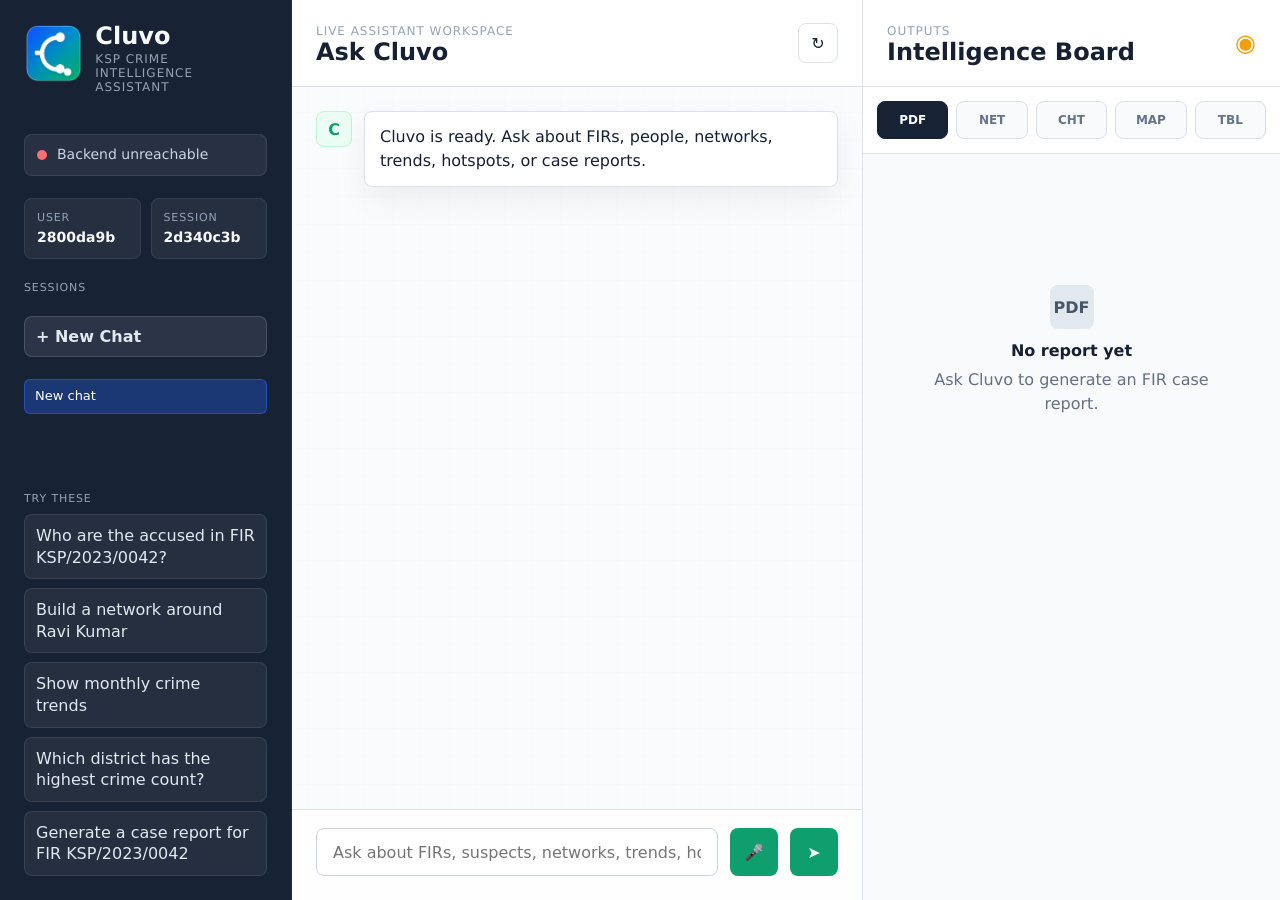
==== client/index.html @ 91f133d8 "new_css" ====
<!doctype html>
<html lang="en">
  <head>
    <meta charset="UTF-8" />
    <meta name="viewport" content="width=device-width, initial-scale=1.0" />
    <title>Cluvo</title>
    <link rel="stylesheet" href="./styles.css" />
  </head>
  <body>
    <div class="app-shell">
      <aside class="sidebar">
        <div class="brand-block">
          <div class="brand-mark">
            <img src="./assets/cluvo_logo.png" alt="Cluvo Logo">
          </div>
          <div>
            <h1>Cluvo</h1>
            <p>KSP crime intelligence assistant</p>
          </div>
        </div>

        <div id="connection" class="connection connecting">
          <span class="status-dot"></span>
          <span id="statusText">Connecting to Cluvo...</span>
        </div>

        <div class="identity-block">
          <div>
            <span>User</span>
            <strong id="userIdView">loading</strong>
          </div>
          <div>
            <span>Session</span>
            <strong id="sessionIdView">loading</strong>
          </div>
        </div>

        <div class="section-label">Sessions</div>
        <button id="newChatBtn" type="button">+ New Chat</button>
        <div id="sessionList" class="session-list"></div>

        <div class="prompt-stack">
          <div class="section-label">Try These</div>
          <button data-prompt="Who are the accused in FIR KSP/2023/0042?">Who are the accused in FIR KSP/2023/0042?</button>
          <button data-prompt="Build a network around Ravi Kumar">Build a network around Ravi Kumar</button>
          <button data-prompt="Show monthly crime trends">Show monthly crime trends</button>
          <button data-prompt="Which district has the highest crime count?">Which district has the highest crime count?</button>
          <button data-prompt="Generate a case report for FIR KSP/2023/0042">Generate a case report for FIR KSP/2023/0042</button>
        </div>
      </aside>

      <main class="chat-area">
        <header class="topbar">
          <div>
            <p>Live assistant workspace</p>
            <h2>Ask Cluvo</h2>
          </div>
          <button id="reconnectBtn" class="icon-button" type="button" title="Reconnect">↻</button>
        </header>

        <section id="transcript" class="transcript"></section>

        <form id="composer" class="composer">
          <input id="messageInput" autocomplete="off" placeholder="Ask about FIRs, suspects, networks, trends, hotspots, or reports..." />
          <button id="voiceBtn" type="button" title="Voice input">🎤</button>
          <button id="sendBtn" type="submit" title="Send message">➤</button>
        </form>
      </main>

      <aside class="artifact-area">
        <div class="artifact-header">
          <div>
            <p>Outputs</p>
            <h2>Intelligence Board</h2>
          </div>
          <span class="board-icon">◉</span>
        </div>

        <nav class="panel-tabs" aria-label="Artifact panels">
          <button class="active" data-panel="report" title="Reports">PDF</button>
          <button data-panel="graph" title="Graphs">NET</button>
          <button data-panel="chart" title="Charts">CHT</button>
          <button data-panel="map" title="Map">MAP</button>
          <button data-panel="table" title="Table">TBL</button>
        </nav>

        <section id="panelContent" class="panel-content"></section>
      </aside>
    </div>

    <script src="./app.js"></script>
  </body>
</html>
---- client/styles.css ----
:root {
  font-family:
    Inter, ui-sans-serif, system-ui, -apple-system, BlinkMacSystemFont, "Segoe UI",
    sans-serif;
  color: #172033;
  background: #eef2f6;
  font-synthesis: none;
  text-rendering: geometricPrecision;
  -webkit-font-smoothing: antialiased;
  --surface: #ffffff;
  --surface-strong: #f8fafc;
  --line: #d9e1eb;
  --muted: #667085;
  --ink: #172033;
  --blue: #2563eb;
  --green: #0f9f6e;
  --amber: #f59e0b;
  --red: #dc2626;
}

* {
  box-sizing: border-box;
}

body {
  margin: 0;
  min-width: 320px;
  min-height: 100vh;
}

button,
input {
  font: inherit;
}

button {
  cursor: pointer;
}

.app-shell {
  display: grid;
  grid-template-columns: 292px minmax(420px, 1fr) 418px;
  min-height: 100vh;
  background:
    linear-gradient(90deg, rgba(21, 32, 51, 0.04) 1px, transparent 1px),
    linear-gradient(180deg, rgba(21, 32, 51, 0.04) 1px, transparent 1px),
    #eef2f6;
  background-size: 28px 28px;
}

.sidebar {
  display: flex;
  flex-direction: column;
  gap: 22px;
  padding: 24px;
  color: #f8fafc;
  background: #182235;
  border-right: 1px solid rgba(255, 255, 255, 0.08);
}

.brand-block {
  display: flex;
  align-items: flex-start;
  margin-bottom: 18px;
  gap: 12px;
}

.brand-mark{
    width:88px;
    height:60px;

    display:flex;
    align-items:center;
    justify-content:center;
}

.brand-mark img{
    width:100%;
    height:100%;
}

.brand-block h1,
.topbar h2,
.artifact-header h2 {
  margin: 0;
  letter-spacing: 0;
}

.brand-block h1 {
  font-size: 24px;
  line-height: 1;
}

.brand-block p,
.topbar p,
.artifact-header p {
  margin: 4px 0 0;
  color: #94a3b8;
  font-size: 12px;
  text-transform: uppercase;
  letter-spacing: 0.08em;
}

.connection {
  display: flex;
  align-items: center;
  gap: 10px;
  min-height: 42px;
  padding: 10px 12px;
  color: #cbd5e1;
  background: rgba(255, 255, 255, 0.07);
  border: 1px solid rgba(255, 255, 255, 0.09);
  border-radius: 8px;
  font-size: 14px;
}

.status-dot {
  width: 10px;
  height: 10px;
  border-radius: 999px;
  background: #f59e0b;
}

.connection.online .status-dot {
  background: #34d399;
}

.connection.offline .status-dot {
  background: #f87171;
}

.identity-block {
  display: grid;
  grid-template-columns: 1fr 1fr;
  gap: 10px;
}

.identity-block div {
  min-width: 0;
  padding: 12px;
  background: rgba(255, 255, 255, 0.06);
  border: 1px solid rgba(255, 255, 255, 0.08);
  border-radius: 8px;
}

.identity-block span,
.section-label {
  display: block;
  color: #94a3b8;
  font-size: 11px;
  line-height: 1.2;
  text-transform: uppercase;
  letter-spacing: 0.08em;
}

.identity-block strong {
  display: block;
  margin-top: 6px;
  overflow: hidden;
  color: #f8fafc;
  font-size: 14px;
  text-overflow: ellipsis;
}

.prompt-stack {
  display: flex;
  flex-direction: column;
  gap: 9px;
  margin-top: auto;
}

.prompt-stack button {
  width: 100%;
  padding: 10px 11px;
  color: #e2e8f0;
  text-align: left;
  line-height: 1.35;
  background: rgba(255, 255, 255, 0.06);
  border: 1px solid rgba(255, 255, 255, 0.09);
  border-radius: 8px;
}

.prompt-stack button:hover {
  background: rgba(255, 255, 255, 0.11);
}

.chat-area {
  display: grid;
  grid-template-rows: auto 1fr auto;
  min-width: 0;
  height: 100vh;
  background: rgba(255, 255, 255, 0.72);
}

#newChatBtn {
  width: 100%;
  padding: 10px 11px;
  color: #e2e8f0;
  text-align: left;
  background: rgba(255, 255, 255, 0.09);
  border: 1px solid rgba(255, 255, 255, 0.14);
  border-radius: 8px;
  font-weight: 700;
}

#newChatBtn:hover {
  background: rgba(255, 255, 255, 0.16);
}

.session-list {
  display: flex;
  flex-direction: column;
  gap: 6px;
  max-height: 180px;
  overflow-y: auto;
}

.session-item {
  width: 100%;
  padding: 8px 10px;
  color: #cbd5e1;
  text-align: left;
  font-size: 13px;
  line-height: 1.3;
  background: rgba(255, 255, 255, 0.04);
  border: 1px solid rgba(255, 255, 255, 0.06);
  border-radius: 6px;
  overflow: hidden;
  text-overflow: ellipsis;
  white-space: nowrap;
}

.session-item.active {
  color: #ffffff;
  background: rgba(37, 99, 235, 0.35);
  border-color: rgba(37, 99, 235, 0.6);
}

.topbar,
.artifact-header {
  display: flex;
  align-items: center;
  justify-content: space-between;
  gap: 16px;
  min-height: 76px;
  padding: 20px 24px;
  background: rgba(255, 255, 255, 0.88);
  border-bottom: 1px solid var(--line);
  backdrop-filter: blur(14px);
}

.topbar h2,
.artifact-header h2 {
  color: var(--ink);
  font-size: 24px;
}

.icon-button {
  display: grid;
  place-items: center;
  width: 40px;
  height: 40px;
  color: var(--ink);
  background: #ffffff;
  border: 1px solid var(--line);
  border-radius: 8px;
}

.transcript {
  display: flex;
  flex-direction: column;
  gap: 16px;
  min-height: 0;
  padding: 24px;
  overflow-y: auto;
}

.message {
  display: grid;
  grid-template-columns: 36px minmax(0, 1fr);
  gap: 12px;
  max-width: 820px;
}

.message.user {
  align-self: flex-end;
  grid-template-columns: minmax(0, 1fr) 36px;
}

.message.user .avatar {
  grid-column: 2;
  grid-row: 1;
  color: #ffffff;
  background: var(--blue);
}

.message.user .bubble {
  grid-column: 1;
  grid-row: 1;
  color: #ffffff;
  background: #2563eb;
  border-color: #2563eb;
}

.avatar {
  display: grid;
  place-items: center;
  width: 36px;
  height: 36px;
  color: var(--green);
  background: #ecfdf5;
  border: 1px solid #bbf7d0;
  border-radius: 8px;
  font-weight: 800;
}

.bubble {
  min-width: 0;
  padding: 13px 15px;
  background: #ffffff;
  border: 1px solid var(--line);
  border-radius: 8px;
  box-shadow: 0 12px 30px rgba(15, 23, 42, 0.06);
}

.bubble p {
  margin: 0 0 8px;
  line-height: 1.5;
  white-space: pre-wrap;
  overflow-wrap: anywhere;
}

.bubble p:last-child {
  margin-bottom: 0;
}

.chat-status {
  display: inline-flex;
  align-items: center;
  gap: 18px;
  width: fit-content;
  max-width: min(620px, 100%);
  margin: 8px 0 8px 48px;
  padding: 8px 0;
  color: #7a7f8a;
  font-size: 16px;
  line-height: 1.4;
}

.chat-status-dot {
  width: 16px;
  height: 16px;
  flex: 0 0 auto;
  border: 2px solid rgba(81, 144, 216, 0.22);
  border-top-color: #4c47ea;
  border-radius: 999px;
  animation: spinStatus 0.7s linear infinite;
}

@keyframes spinStatus {
  to {
    transform: rotate(360deg);
  }
}

.composer {
  display: grid;
  grid-template-columns: minmax(0, 1fr) 48px 48px;
  gap: 12px;
  padding: 18px 24px 24px;
  background: rgba(255, 255, 255, 0.86);
  border-top: 1px solid var(--line);
}

.composer input {
  min-width: 0;
  height: 48px;
  padding: 0 16px;
  color: var(--ink);
  background: #ffffff;
  border: 1px solid #cbd5e1;
  border-radius: 8px;
  outline: none;
}

.composer input:focus {
  border-color: var(--blue);
  box-shadow: 0 0 0 3px rgba(37, 99, 235, 0.14);
}

.composer button {
  display: grid;
  place-items: center;
  width: 48px;
  height: 48px;
  color: #ffffff;
  background: var(--green);
  border: 0;
  border-radius: 8px;
}

.composer button:disabled {
  cursor: not-allowed;
  background: #94a3b8;
}

#voiceBtn.active {
  color: #ffffff;
  background: #dc2626;
  border-color: #dc2626;
}

#voiceBtn:disabled {
  cursor: not-allowed;
  opacity: 0.5;
}

.artifact-area {
  display: grid;
  grid-template-rows: auto auto 1fr;
  min-width: 0;
  height: 100vh;
  background: var(--surface-strong);
  border-left: 1px solid var(--line);
}

.board-icon {
  color: var(--amber);
  font-size: 24px;
}

.panel-tabs {
  display: grid;
  grid-template-columns: repeat(5, 1fr);
  gap: 8px;
  padding: 14px;
  background: #ffffff;
  border-bottom: 1px solid var(--line);
}

.panel-tabs button {
  display: grid;
  place-items: center;
  height: 38px;
  color: #64748b;
  background: #f8fafc;
  border: 1px solid var(--line);
  border-radius: 8px;
  font-size: 12px;
  font-weight: 800;
}

.panel-tabs button.active {
  color: #ffffff;
  background: #182235;
  border-color: #182235;
}

.panel-content {
  min-height: 0;
  padding: 16px;
  overflow: auto;
}

.empty-panel {
  display: grid;
  place-items: center;
  align-content: center;
  min-height: 360px;
  padding: 30px;
  color: var(--muted);
  text-align: center;
}

.empty-icon {
  display: grid;
  place-items: center;
  width: 44px;
  height: 44px;
  margin-bottom: 12px;
  color: #475569;
  background: #e2e8f0;
  border-radius: 8px;
  font-weight: 900;
}

.empty-panel h3,
.artifact-tile h3,
.panel-title h3 {
  margin: 0;
  color: var(--ink);
  font-size: 16px;
}

.empty-panel p,
.artifact-tile p {
  max-width: 280px;
  margin: 8px 0 0;
  color: var(--muted);
  line-height: 1.45;
  overflow-wrap: anywhere;
}

.artifact-tile {
  display: grid;
  grid-template-columns: 38px minmax(0, 1fr);
  gap: 12px;
  padding: 14px;
  background: #ffffff;
  border: 1px solid var(--line);
  border-radius: 8px;
}

.tile-icon {
  display: grid;
  place-items: center;
  width: 38px;
  height: 38px;
  color: #ffffff;
  background: var(--red);
  border-radius: 8px;
  font-weight: 800;
}

.action-link,
.small-link {
  display: inline-flex;
  align-items: center;
  justify-content: center;
  gap: 8px;
  min-height: 40px;
  padding: 0 12px;
  color: #ffffff;
  text-decoration: none;
  background: #182235;
  border-radius: 8px;
}

.action-link {
  width: 100%;
  margin-top: 12px;
}

.graph-panel {
  display: grid;
  grid-template-rows: auto minmax(300px, 1fr);
  gap: 12px;
}

.graph-actions {
  display: flex;
  flex-wrap: wrap;
  gap: 8px;
}

.small-link {
  color: #172033;
  background: #ffffff;
  border: 1px solid var(--line);
}

.graph-panel iframe {
  width: 100%;
  min-height: 420px;
  background: #ffffff;
  border: 1px solid var(--line);
  border-radius: 8px;
}

.chart-box,
.map-canvas,
.table-wrap {
  background: #ffffff;
  border: 1px solid var(--line);
  border-radius: 8px;
}

.chart-box {
  display: flex;
  align-items: flex-end;
  gap: 8px;
  height: 340px;
  padding: 18px 14px 36px;
}

.bar-item {
  position: relative;
  flex: 1;
  min-width: 18px;
  background: linear-gradient(180deg, var(--green), #0c7f5b);
  border-radius: 6px 6px 0 0;
}

.bar-item span {
  position: absolute;
  right: 50%;
  bottom: -28px;
  max-width: 74px;
  color: var(--muted);
  font-size: 11px;
  text-align: center;
  transform: translateX(50%);
  overflow: hidden;
  text-overflow: ellipsis;
  white-space: nowrap;
}

.line-chart svg,
.pie-chart svg {
  width: 100%;
  height: 340px;
  background: #ffffff;
  border: 1px solid var(--line);
  border-radius: 8px;
}

.map-canvas {
  position: relative;
  min-height: 320px;
  overflow: hidden;
  background:
    linear-gradient(90deg, rgba(15, 159, 110, 0.12) 1px, transparent 1px),
    linear-gradient(180deg, rgba(37, 99, 235, 0.12) 1px, transparent 1px),
    #ffffff;
  background-size: 34px 34px;
}

.map-canvas::before {
  content: "";
  position: absolute;
  inset: 36px 58px 40px 70px;
  border: 2px solid rgba(15, 159, 110, 0.38);
  border-radius: 48% 42% 50% 38%;
  transform: rotate(-10deg);
}

.map-point {
  position: absolute;
  border: 2px solid #ffffff;
  border-radius: 50%;
  background: rgba(220, 38, 38, 0.78);
  box-shadow: 0 8px 18px rgba(220, 38, 38, 0.2);
}

.point-list {
  display: grid;
  gap: 8px;
  margin-top: 14px;
}

.point-list div {
  display: flex;
  justify-content: space-between;
  gap: 12px;
  padding: 10px 12px;
  background: #ffffff;
  border: 1px solid var(--line);
  border-radius: 8px;
}

.point-list strong,
.point-list span {
  min-width: 0;
  overflow: hidden;
  text-overflow: ellipsis;
  white-space: nowrap;
}

.point-list span {
  color: var(--muted);
}

.table-wrap {
  overflow: auto;
}

table {
  width: 100%;
  min-width: 520px;
  border-collapse: collapse;
  font-size: 13px;
}

th,
td {
  padding: 10px 12px;
  text-align: left;
  border-bottom: 1px solid #edf2f7;
  vertical-align: top;
}

th {
  position: sticky;
  top: 0;
  color: #475569;
  background: #f8fafc;
  font-size: 11px;
  text-transform: uppercase;
  letter-spacing: 0.08em;
}

td {
  color: #1f2937;
  overflow-wrap: anywhere;
}

@media (max-width: 1180px) {
  .app-shell {
    grid-template-columns: 230px minmax(360px, 1fr);
  }

  .artifact-area {
    grid-column: 1 / -1;
    height: auto;
    min-height: 520px;
    border-left: 0;
    border-top: 1px solid var(--line);
  }

  .sidebar,
  .chat-area {
    height: 68vh;
  }
}

@media (max-width: 760px) {
  .app-shell {
    display: block;
  }

  .sidebar {
    min-height: auto;
    padding: 18px;
  }

  .prompt-stack {
    margin-top: 0;
  }

  .chat-area,
  .artifact-area {
    height: auto;
    min-height: 620px;
  }

  .topbar,
  .artifact-header {
    padding: 16px;
  }

  .transcript {
    min-height: 420px;
    padding: 16px;
  }

  .chat-status {
    margin-left: 0;
  }

  .composer {
    padding: 14px 16px 18px;
  }

  .message,
  .message.user {
    grid-template-columns: 32px minmax(0, 1fr);
    width: 100%;
  }

  .message.user .avatar,
  .message.user .bubble {
    grid-column: auto;
    grid-row: auto;
  }

  .message.user {
    direction: rtl;
  }

  .message.user .bubble,
  .message.user .avatar {
    direction: ltr;
  }
}
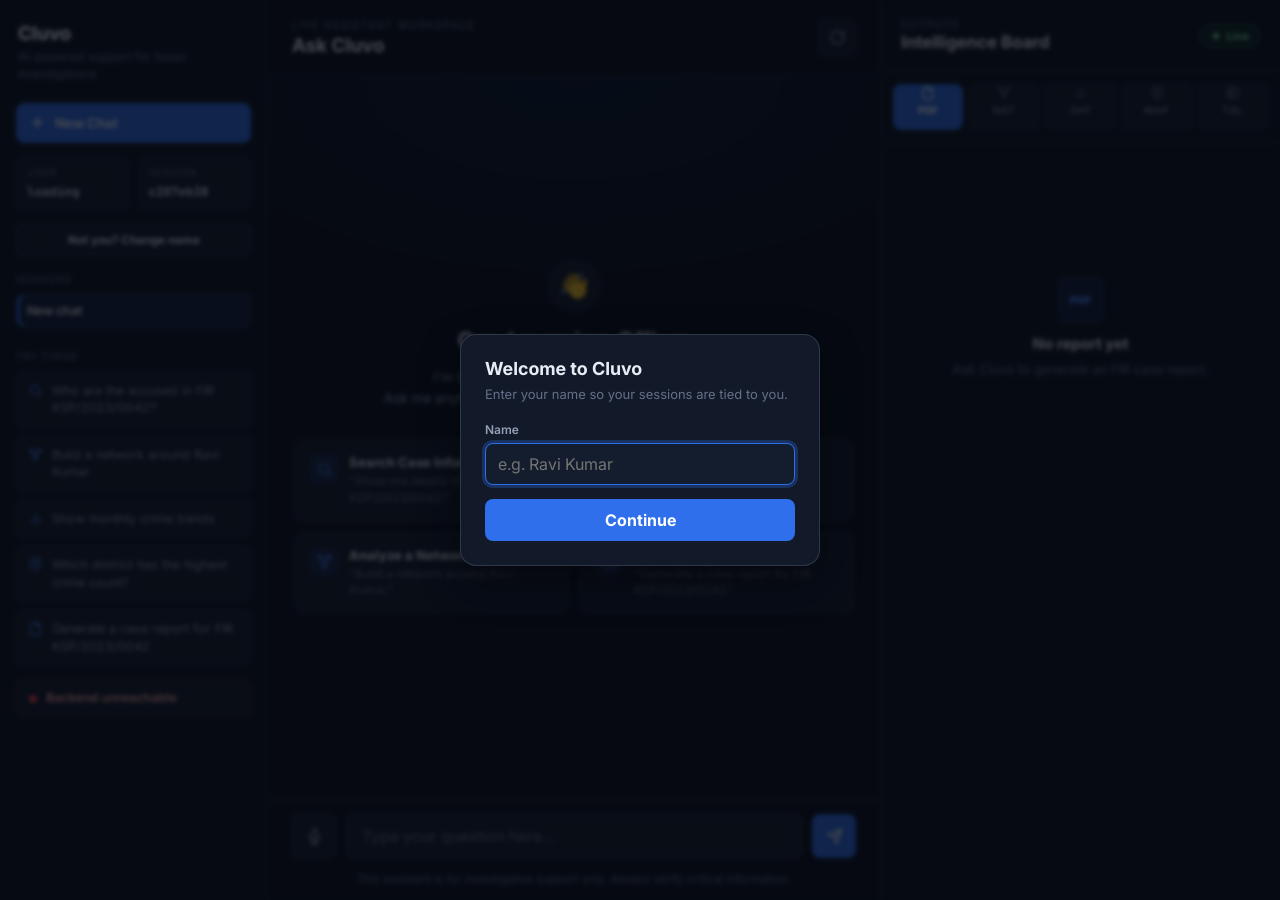
==== commit d8a2aa56: "new frontend" ====
--- a/client/index.html
+++ b/client/index.html
@@ -3,91 +3,226 @@
   <head>
     <meta charset="UTF-8" />
     <meta name="viewport" content="width=device-width, initial-scale=1.0" />
-    <title>Cluvo</title>
-    <link rel="stylesheet" href="./styles.css" />
+    <title>Cluvo — Crime Intelligence Assistant</title>
+    <link rel="preconnect" href="https://fonts.googleapis.com" />
+    <link href="https://fonts.googleapis.com/css2?family=Inter:wght@400;500;600;700;800&family=JetBrains+Mono:wght@500;600&display=swap" rel="stylesheet" />
+    <link rel="stylesheet" href="./styles.css?v=4" />
   </head>
   <body>
     <div class="app-shell">
+      <div id="identityModal" class="identity-modal hidden">
+        <div class="identity-modal-card">
+          <h2>Welcome to Cluvo</h2>
+          <p>Enter your name so your sessions are tied to you.</p>
+          <label for="officerNameInput">Name</label>
+          <input id="officerNameInput" autocomplete="off" placeholder="e.g. Ravi Kumar" />
+          <button id="officerNameSubmit" type="button">Continue</button>
+        </div>
+      </div>
+
+      <!-- ============ SIDEBAR ============ -->
       <aside class="sidebar">
         <div class="brand-block">
-          <div class="brand-mark">
-            <img src="./assets/cluvo_logo.png" alt="Cluvo Logo">
-          </div>
-          <div>
+          <div class="brand-copy">
             <h1>Cluvo</h1>
-            <p>KSP crime intelligence assistant</p>
+            <p>AI-powered support for faster investigations</p>
+          </div>
+        </div>
+
+        <button id="newChatBtn" class="nav-item nav-primary" type="button">
+          <svg viewBox="0 0 24 24" width="17" height="17" fill="none" stroke="currentColor" stroke-width="2.3" stroke-linecap="round"><path d="M12 5v14M5 12h14"/></svg>
+          New Chat
+        </button>
+
+        <div class="identity-block">
+          <div>
+            <span>User</span>
+            <strong id="userIdView">loading</strong>
+          </div>
+          <div>
+            <span>Session</span>
+            <strong id="sessionIdView">loading</strong>
+          </div>
+        </div>
+        <button id="editIdentityBtn" class="small-link identity-edit" type="button">Not you? Change name</button>
+
+        <div class="sidebar-scroll">
+          <div class="section-label">Sessions</div>
+          <div id="sessionList" class="session-list"></div>
+
+          <div class="section-label prompt-label">Try These</div>
+          <div class="prompt-stack">
+            <button data-prompt="Who are the accused in FIR KSP/2023/0042?">
+              <svg viewBox="0 0 24 24" width="15" height="15" fill="none" stroke="currentColor" stroke-width="2" stroke-linecap="round" stroke-linejoin="round"><circle cx="11" cy="11" r="7"/><line x1="21" y1="21" x2="16.6" y2="16.6"/></svg>
+              Who are the accused in FIR KSP/2023/0042?
+            </button>
+            <button data-prompt="Build a network around Ravi Kumar">
+              <svg viewBox="0 0 24 24" width="15" height="15" fill="none" stroke="currentColor" stroke-width="2" stroke-linecap="round" stroke-linejoin="round"><circle cx="6" cy="6" r="3"/><circle cx="18" cy="6" r="3"/><circle cx="12" cy="18" r="3"/><line x1="8.6" y1="7.6" x2="10" y2="15.5"/><line x1="15.4" y1="7.6" x2="14" y2="15.5"/></svg>
+              Build a network around Ravi Kumar
+            </button>
+            <button data-prompt="Show monthly crime trends">
+              <svg viewBox="0 0 24 24" width="15" height="15" fill="none" stroke="currentColor" stroke-width="2" stroke-linecap="round" stroke-linejoin="round"><line x1="18" y1="20" x2="18" y2="10"/><line x1="12" y1="20" x2="12" y2="4"/><line x1="6" y1="20" x2="6" y2="14"/></svg>
+              Show monthly crime trends
+            </button>
+            <button data-prompt="Which district has the highest crime count?">
+              <svg viewBox="0 0 24 24" width="15" height="15" fill="none" stroke="currentColor" stroke-width="2" stroke-linecap="round" stroke-linejoin="round"><path d="M21 10c0 6-9 12-9 12s-9-6-9-12a9 9 0 0 1 18 0z"/><circle cx="12" cy="10" r="3"/></svg>
+              Which district has the highest crime count?
+            </button>
+            <button data-prompt="Generate a case report for FIR KSP/2023/0042">
+              <svg viewBox="0 0 24 24" width="15" height="15" fill="none" stroke="currentColor" stroke-width="2" stroke-linecap="round" stroke-linejoin="round"><path d="M14 2H6a2 2 0 0 0-2 2v16a2 2 0 0 0 2 2h12a2 2 0 0 0 2-2V8z"/><polyline points="14 2 14 8 20 8"/></svg>
+              Generate a case report for FIR KSP/2023/0042
+            </button>
           </div>
         </div>
 
         <div id="connection" class="connection connecting">
           <span class="status-dot"></span>
-          <span id="statusText">Connecting to Cluvo...</span>
-        </div>
-
-        <div class="identity-block">
-          <div>
-            <span>User</span>
-            <strong id="userIdView">loading</strong>
-          </div>
-          <div>
-            <span>Session</span>
-            <strong id="sessionIdView">loading</strong>
-          </div>
-        </div>
-
-        <div class="section-label">Sessions</div>
-        <button id="newChatBtn" type="button">+ New Chat</button>
-        <div id="sessionList" class="session-list"></div>
-
-        <div class="prompt-stack">
-          <div class="section-label">Try These</div>
-          <button data-prompt="Who are the accused in FIR KSP/2023/0042?">Who are the accused in FIR KSP/2023/0042?</button>
-          <button data-prompt="Build a network around Ravi Kumar">Build a network around Ravi Kumar</button>
-          <button data-prompt="Show monthly crime trends">Show monthly crime trends</button>
-          <button data-prompt="Which district has the highest crime count?">Which district has the highest crime count?</button>
-          <button data-prompt="Generate a case report for FIR KSP/2023/0042">Generate a case report for FIR KSP/2023/0042</button>
+          <span id="statusText">Connecting to Cluvo…</span>
         </div>
       </aside>
 
+      <!-- ============ CHAT ============ -->
       <main class="chat-area">
         <header class="topbar">
           <div>
-            <p>Live assistant workspace</p>
+            <p class="context-eyebrow">Live assistant workspace</p>
             <h2>Ask Cluvo</h2>
           </div>
-          <button id="reconnectBtn" class="icon-button" type="button" title="Reconnect">↻</button>
+          <button id="reconnectBtn" class="icon-button" type="button" title="Reconnect">
+            <svg viewBox="0 0 24 24" width="17" height="17" fill="none" stroke="currentColor" stroke-width="2" stroke-linecap="round" stroke-linejoin="round"><path d="M21 12a9 9 0 1 1-3-6.7"/><path d="M21 3v6h-6"/></svg>
+          </button>
         </header>
 
-        <section id="transcript" class="transcript"></section>
+        <div class="chat-body">
+          <div id="greetingScreen" class="greeting-screen">
+            <div class="greeting-icon">👋</div>
+            <h2 id="greetingTitle">Good day, Officer</h2>
+            <p>I'm Cluvo, your Crime Intelligence Assistant.<br />Ask me anything about your case, evidence, or intelligence.</p>
+
+            <div class="greeting-grid">
+              <button class="greeting-card" data-prompt="Who are the accused in FIR KSP/2023/0042?">
+                <span class="greeting-card-icon">
+                  <svg viewBox="0 0 24 24" width="17" height="17" fill="none" stroke="currentColor" stroke-width="2" stroke-linecap="round" stroke-linejoin="round"><circle cx="11" cy="11" r="7"/><line x1="21" y1="21" x2="16.6" y2="16.6"/></svg>
+                </span>
+                <span>
+                  <strong>Search Case Information</strong>
+                  <em>"Show me details of FIR KSP/2023/0042."</em>
+                </span>
+              </button>
+
+              <button class="greeting-card" data-prompt="Which district has the highest crime count?">
+                <span class="greeting-card-icon">
+                  <svg viewBox="0 0 24 24" width="17" height="17" fill="none" stroke="currentColor" stroke-width="2" stroke-linecap="round" stroke-linejoin="round"><path d="M14 2H6a2 2 0 0 0-2 2v16a2 2 0 0 0 2 2h12a2 2 0 0 0 2-2V8z"/><polyline points="14 2 14 8 20 8"/></svg>
+                </span>
+                <span>
+                  <strong>Find District Insights</strong>
+                  <em>"Which district has the highest crime count?"</em>
+                </span>
+              </button>
+
+              <button class="greeting-card" data-prompt="Build a network around Ravi Kumar">
+                <span class="greeting-card-icon">
+                  <svg viewBox="0 0 24 24" width="17" height="17" fill="none" stroke="currentColor" stroke-width="2" stroke-linecap="round" stroke-linejoin="round"><circle cx="6" cy="6" r="3"/><circle cx="18" cy="6" r="3"/><circle cx="12" cy="18" r="3"/><line x1="8.6" y1="7.6" x2="10" y2="15.5"/><line x1="15.4" y1="7.6" x2="14" y2="15.5"/></svg>
+                </span>
+                <span>
+                  <strong>Analyze a Network</strong>
+                  <em>"Build a network around Ravi Kumar."</em>
+                </span>
+              </button>
+
+              <button class="greeting-card" data-prompt="Generate a case report for FIR KSP/2023/0042">
+                <span class="greeting-card-icon">
+                  <svg viewBox="0 0 24 24" width="17" height="17" fill="none" stroke="currentColor" stroke-width="2" stroke-linecap="round" stroke-linejoin="round"><path d="M9 11l3 3L22 4"/><path d="M21 12v7a2 2 0 0 1-2 2H5a2 2 0 0 1-2-2V5a2 2 0 0 1 2-2h11"/></svg>
+                </span>
+                <span>
+                  <strong>Get Investigation Guidance</strong>
+                  <em>"Generate a case report for FIR KSP/2023/0042."</em>
+                </span>
+              </button>
+            </div>
+          </div>
+
+          <section id="transcript" class="transcript"></section>
+        </div>
 
         <form id="composer" class="composer">
-          <input id="messageInput" autocomplete="off" placeholder="Ask about FIRs, suspects, networks, trends, hotspots, or reports..." />
-          <button id="voiceBtn" type="button" title="Voice input">🎤</button>
-          <button id="sendBtn" type="submit" title="Send message">➤</button>
+          <button id="voiceBtn" type="button" title="Voice input">
+            <svg viewBox="0 0 24 24" width="17" height="17" fill="none" stroke="currentColor" stroke-width="2" stroke-linecap="round" stroke-linejoin="round"><path d="M12 1a3 3 0 0 0-3 3v8a3 3 0 0 0 6 0V4a3 3 0 0 0-3-3z"/><path d="M19 10v2a7 7 0 0 1-14 0v-2"/><line x1="12" y1="19" x2="12" y2="23"/><line x1="8" y1="23" x2="16" y2="23"/></svg>
+          </button>
+          <input id="messageInput" autocomplete="off" placeholder="Type your question here…" />
+          <button id="sendBtn" type="submit" title="Send message">
+            <svg viewBox="0 0 24 24" width="17" height="17" fill="none" stroke="currentColor" stroke-width="2" stroke-linecap="round" stroke-linejoin="round"><line x1="22" y1="2" x2="11" y2="13"/><polygon points="22 2 15 22 11 13 2 9 22 2"/></svg>
+          </button>
         </form>
+        <p class="composer-disclaimer">This assistant is for investigative support only. Always verify critical information.</p>
       </main>
 
+      <!-- ============ INTELLIGENCE BOARD ============ -->
       <aside class="artifact-area">
         <div class="artifact-header">
           <div>
             <p>Outputs</p>
             <h2>Intelligence Board</h2>
           </div>
-          <span class="board-icon">◉</span>
+          <span class="badge-live">
+            <svg viewBox="0 0 24 24" width="12" height="12" fill="currentColor"><circle cx="12" cy="12" r="6"/></svg>
+            Live
+          </span>
         </div>
 
         <nav class="panel-tabs" aria-label="Artifact panels">
-          <button class="active" data-panel="report" title="Reports">PDF</button>
-          <button data-panel="graph" title="Graphs">NET</button>
-          <button data-panel="chart" title="Charts">CHT</button>
-          <button data-panel="map" title="Map">MAP</button>
-          <button data-panel="table" title="Table">TBL</button>
+          <button class="active" data-panel="report" title="Reports">
+            <svg viewBox="0 0 24 24" width="14" height="14" fill="none" stroke="currentColor" stroke-width="2" stroke-linecap="round" stroke-linejoin="round"><path d="M14 2H6a2 2 0 0 0-2 2v16a2 2 0 0 0 2 2h12a2 2 0 0 0 2-2V8z"/><polyline points="14 2 14 8 20 8"/></svg>
+            <span>PDF</span>
+          </button>
+          <button data-panel="graph" title="Graphs">
+            <svg viewBox="0 0 24 24" width="14" height="14" fill="none" stroke="currentColor" stroke-width="2" stroke-linecap="round" stroke-linejoin="round"><circle cx="6" cy="6" r="3"/><circle cx="18" cy="6" r="3"/><circle cx="12" cy="18" r="3"/><line x1="8.6" y1="7.6" x2="10" y2="15.5"/><line x1="15.4" y1="7.6" x2="14" y2="15.5"/></svg>
+            <span>NET</span>
+          </button>
+          <button data-panel="chart" title="Charts">
+            <svg viewBox="0 0 24 24" width="14" height="14" fill="none" stroke="currentColor" stroke-width="2" stroke-linecap="round" stroke-linejoin="round"><line x1="18" y1="20" x2="18" y2="10"/><line x1="12" y1="20" x2="12" y2="4"/><line x1="6" y1="20" x2="6" y2="14"/></svg>
+            <span>CHT</span>
+          </button>
+          <button data-panel="map" title="Map">
+            <svg viewBox="0 0 24 24" width="14" height="14" fill="none" stroke="currentColor" stroke-width="2" stroke-linecap="round" stroke-linejoin="round"><path d="M21 10c0 6-9 12-9 12s-9-6-9-12a9 9 0 0 1 18 0z"/><circle cx="12" cy="10" r="3"/></svg>
+            <span>MAP</span>
+          </button>
+          <button data-panel="table" title="Table">
+            <svg viewBox="0 0 24 24" width="14" height="14" fill="none" stroke="currentColor" stroke-width="2" stroke-linecap="round" stroke-linejoin="round"><rect x="3" y="3" width="18" height="18" rx="2"/><line x1="3" y1="9" x2="21" y2="9"/><line x1="3" y1="15" x2="21" y2="15"/><line x1="9" y1="3" x2="9" y2="21"/></svg>
+            <span>TBL</span>
+          </button>
         </nav>
 
         <section id="panelContent" class="panel-content"></section>
       </aside>
+
     </div>
 
     <script src="./app.js"></script>
+    <script>
+      // Cosmetic-only: time-based greeting text + hiding the greeting screen
+      // once the first message lands. Does not touch app.js state or logic.
+      (function () {
+        const hour = new Date().getHours();
+        const part = hour < 12 ? "morning" : hour < 17 ? "afternoon" : "evening";
+        const title = document.getElementById("greetingTitle");
+        if (title) title.textContent = "Good " + part + ", Officer";
+
+        const greeting = document.getElementById("greetingScreen");
+        const transcript = document.getElementById("transcript");
+        if (greeting && transcript && window.MutationObserver) {
+          new MutationObserver((mutations) => {
+            const userMessageArrived = mutations.some((m) =>
+              Array.from(m.addedNodes).some(
+                (node) => node.nodeType === 1 && node.classList && node.classList.contains("user")
+              )
+            );
+            if (userMessageArrived) {
+              greeting.classList.add("hidden");
+            }
+          }).observe(transcript, { childList: true });
+        }
+      })();
+    </script>
   </body>
-</html>
+</html>
--- a/client/styles.css
+++ b/client/styles.css
@@ -1,784 +1,555 @@
 :root {
-  font-family:
-    Inter, ui-sans-serif, system-ui, -apple-system, BlinkMacSystemFont, "Segoe UI",
-    sans-serif;
-  color: #172033;
-  background: #eef2f6;
+  font-family: "Inter", ui-sans-serif, system-ui, -apple-system, "Segoe UI", sans-serif;
   font-synthesis: none;
   text-rendering: geometricPrecision;
   -webkit-font-smoothing: antialiased;
-  --surface: #ffffff;
-  --surface-strong: #f8fafc;
-  --line: #d9e1eb;
-  --muted: #667085;
-  --ink: #172033;
-  --blue: #2563eb;
-  --green: #0f9f6e;
-  --amber: #f59e0b;
-  --red: #dc2626;
-}
-
-* {
-  box-sizing: border-box;
-}
-
-body {
-  margin: 0;
-  min-width: 320px;
-  min-height: 100vh;
-}
-
-button,
-input {
-  font: inherit;
-}
+
+  --bg-0: #0b111d;
+  --panel: #121a29;
+  --panel-alt: #0e1522;
+  --card: #141d2e;
+  --line: rgba(148, 163, 184, 0.12);
+  --line-strong: rgba(148, 163, 184, 0.22);
+  --ink: #e7ecf5;
+  --ink-dim: #93a0b8;
+  --muted: #647089;
+
+  --blue: #2f6feb;
+  --blue-strong: #4c86ff;
+  --green: #22c55e;
+  --amber: #f0a93a;
+  --red: #ef4444;
+
+  --radius-sm: 8px;
+  --radius: 12px;
+  --radius-lg: 16px;
+
+  --shadow-1: 0 6px 18px rgba(0, 0, 0, 0.28);
+  --shadow-2: 0 16px 40px rgba(0, 0, 0, 0.4);
+  --focus-ring: 0 0 0 3px rgba(47, 111, 235, 0.28);
+
+  color: var(--ink);
+  background: var(--bg-0);
+}
+
+* { box-sizing: border-box; }
+
+body { margin: 0; min-width: 320px; min-height: 100vh; background: var(--bg-0); }
+
+button, input { font: inherit; color: inherit; }
 
 button {
   cursor: pointer;
-}
+  transition: transform 0.12s ease, background 0.15s ease, border-color 0.15s ease, box-shadow 0.15s ease, color 0.15s ease;
+}
+button:active { transform: scale(0.97); }
+
+::-webkit-scrollbar { width: 8px; height: 8px; }
+::-webkit-scrollbar-track { background: transparent; }
+::-webkit-scrollbar-thumb { background: rgba(148, 163, 184, 0.2); border-radius: 999px; border: 2px solid transparent; background-clip: padding-box; }
+::-webkit-scrollbar-thumb:hover { background: rgba(148, 163, 184, 0.32); background-clip: padding-box; }
+
+/* ================= SHELL ================= */
 
 .app-shell {
   display: grid;
-  grid-template-columns: 292px minmax(420px, 1fr) 418px;
+  grid-template-columns: 268px minmax(420px, 1fr) 400px;
   min-height: 100vh;
-  background:
-    linear-gradient(90deg, rgba(21, 32, 51, 0.04) 1px, transparent 1px),
-    linear-gradient(180deg, rgba(21, 32, 51, 0.04) 1px, transparent 1px),
-    #eef2f6;
-  background-size: 28px 28px;
-}
+  background: var(--bg-0);
+}
+
+/* ================= SIDEBAR ================= */
 
 .sidebar {
   display: flex;
   flex-direction: column;
-  gap: 22px;
-  padding: 24px;
-  color: #f8fafc;
-  background: #182235;
-  border-right: 1px solid rgba(255, 255, 255, 0.08);
-}
-
-.brand-block {
-  display: flex;
-  align-items: flex-start;
-  margin-bottom: 18px;
-  gap: 12px;
-}
-
-.brand-mark{
-    width:88px;
-    height:60px;
-
-    display:flex;
-    align-items:center;
-    justify-content:center;
-}
-
-.brand-mark img{
-    width:100%;
-    height:100%;
-}
-
-.brand-block h1,
-.topbar h2,
-.artifact-header h2 {
-  margin: 0;
-  letter-spacing: 0;
-}
-
-.brand-block h1 {
-  font-size: 24px;
-  line-height: 1;
-}
-
-.brand-block p,
-.topbar p,
-.artifact-header p {
-  margin: 4px 0 0;
-  color: #94a3b8;
-  font-size: 12px;
-  text-transform: uppercase;
-  letter-spacing: 0.08em;
-}
+  gap: 14px;
+  min-height: 0;
+  padding: 20px 16px;
+  background: var(--panel-alt);
+  border-right: 1px solid var(--line);
+}
+
+.brand-block { padding: 2px 2px 6px; }
+.brand-copy h1 { margin: 0; color: var(--ink); font-size: 19px; font-weight: 800; letter-spacing: -0.01em; }
+.brand-copy p { margin: 4px 0 0; color: var(--muted); font-size: 12px; line-height: 1.4; }
+
+.nav-item {
+  display: flex;
+  align-items: center;
+  gap: 9px;
+  width: 100%;
+  height: 40px;
+  padding: 0 12px;
+  color: var(--ink-dim);
+  font-weight: 600;
+  font-size: 13.5px;
+  background: var(--card);
+  border: 1px solid var(--line);
+  border-radius: var(--radius-sm);
+}
+.nav-item:hover { color: var(--ink); border-color: var(--line-strong); }
+
+.nav-primary {
+  color: #ffffff;
+  background: var(--blue);
+  border-color: var(--blue);
+}
+.nav-primary:hover { background: var(--blue-strong); border-color: var(--blue-strong); }
+
+.identity-block {
+  display: grid;
+  grid-template-columns: 1fr 1fr;
+  gap: 8px;
+}
+.identity-block div { min-width: 0; padding: 9px 10px; background: var(--card); border: 1px solid var(--line); border-radius: var(--radius-sm); }
+.identity-block span, .section-label { display: block; color: var(--muted); font-size: 10px; text-transform: uppercase; letter-spacing: 0.08em; }
+.identity-block strong { display: block; margin-top: 4px; overflow: hidden; color: var(--ink); font-size: 12.5px; font-family: "JetBrains Mono", monospace; text-overflow: ellipsis; }
+
+.sidebar-scroll { display: flex; flex-direction: column; min-height: 0; overflow-y: auto; gap: 8px; }
+.section-label { margin-top: 4px; }
+.prompt-label { margin-top: 12px; }
+
+.session-list { display: flex; flex-direction: column; gap: 4px; margin-bottom: 4px; }
+.session-item {
+  width: 100%; padding: 8px 10px; color: var(--ink-dim); text-align: left; font-size: 12.5px;
+  background: transparent; border: 1px solid transparent; border-radius: var(--radius-sm);
+  overflow: hidden; text-overflow: ellipsis; white-space: nowrap;
+}
+.session-item:hover { background: var(--card); border-color: var(--line); color: var(--ink); }
+.session-item.active {
+  color: var(--ink); font-weight: 600; background: rgba(47, 111, 235, 0.14);
+  border-color: rgba(47, 111, 235, 0.35); box-shadow: inset 3px 0 0 var(--blue);
+}
+
+.prompt-stack { display: flex; flex-direction: column; gap: 7px; }
+.prompt-stack button {
+  display: flex; align-items: flex-start; gap: 9px;
+  width: 100%; padding: 10px 11px; color: var(--ink-dim); text-align: left; line-height: 1.4;
+  font-size: 12.5px; background: var(--card); border: 1px solid var(--line); border-radius: var(--radius-sm);
+}
+.prompt-stack button svg { flex: 0 0 auto; margin-top: 1px; color: var(--blue-strong); }
+.prompt-stack button:hover { color: var(--ink); background: #182136; border-color: var(--line-strong); }
 
 .connection {
   display: flex;
   align-items: center;
-  gap: 10px;
-  min-height: 42px;
+  gap: 9px;
   padding: 10px 12px;
-  color: #cbd5e1;
-  background: rgba(255, 255, 255, 0.07);
-  border: 1px solid rgba(255, 255, 255, 0.09);
-  border-radius: 8px;
-  font-size: 14px;
-}
-
-.status-dot {
-  width: 10px;
-  height: 10px;
-  border-radius: 999px;
-  background: #f59e0b;
-}
-
-.connection.online .status-dot {
-  background: #34d399;
-}
-
-.connection.offline .status-dot {
-  background: #f87171;
-}
-
-.identity-block {
-  display: grid;
-  grid-template-columns: 1fr 1fr;
-  gap: 10px;
-}
-
-.identity-block div {
+  color: var(--ink-dim);
+  background: var(--card);
+  border: 1px solid var(--line);
+  border-radius: var(--radius-sm);
+  font-size: 12.5px;
+  font-weight: 600;
+}
+
+.status-dot { width: 8px; height: 8px; border-radius: 999px; background: var(--amber); flex: 0 0 auto; animation: statusPulse 1.6s ease-out infinite; }
+.connection.online { color: #7fe0a3; border-color: rgba(34, 197, 94, 0.28); }
+.connection.online .status-dot { background: var(--green); box-shadow: 0 0 0 0 rgba(34, 197, 94, 0.5); }
+.connection.offline { color: #fca5a5; border-color: rgba(239, 68, 68, 0.28); }
+.connection.offline .status-dot { background: var(--red); animation: none; }
+
+@keyframes statusPulse {
+  0% { box-shadow: 0 0 0 0 rgba(240, 169, 58, 0.45); }
+  70% { box-shadow: 0 0 0 6px rgba(240, 169, 58, 0); }
+  100% { box-shadow: 0 0 0 0 rgba(240, 169, 58, 0); }
+}
+
+/* ================= CHAT AREA ================= */
+
+.chat-area {
+  display: flex;
+  flex-direction: column;
   min-width: 0;
-  padding: 12px;
-  background: rgba(255, 255, 255, 0.06);
-  border: 1px solid rgba(255, 255, 255, 0.08);
-  border-radius: 8px;
-}
-
-.identity-block span,
-.section-label {
-  display: block;
-  color: #94a3b8;
-  font-size: 11px;
-  line-height: 1.2;
-  text-transform: uppercase;
-  letter-spacing: 0.08em;
-}
-
-.identity-block strong {
-  display: block;
-  margin-top: 6px;
-  overflow: hidden;
-  color: #f8fafc;
-  font-size: 14px;
-  text-overflow: ellipsis;
-}
-
-.prompt-stack {
-  display: flex;
-  flex-direction: column;
-  gap: 9px;
-  margin-top: auto;
-}
-
-.prompt-stack button {
-  width: 100%;
-  padding: 10px 11px;
-  color: #e2e8f0;
-  text-align: left;
-  line-height: 1.35;
-  background: rgba(255, 255, 255, 0.06);
-  border: 1px solid rgba(255, 255, 255, 0.09);
-  border-radius: 8px;
-}
-
-.prompt-stack button:hover {
-  background: rgba(255, 255, 255, 0.11);
-}
-
-.chat-area {
-  display: grid;
-  grid-template-rows: auto 1fr auto;
-  min-width: 0;
-  height: 100vh;
-  background: rgba(255, 255, 255, 0.72);
-}
-
-#newChatBtn {
-  width: 100%;
-  padding: 10px 11px;
-  color: #e2e8f0;
-  text-align: left;
-  background: rgba(255, 255, 255, 0.09);
-  border: 1px solid rgba(255, 255, 255, 0.14);
-  border-radius: 8px;
-  font-weight: 700;
-}
-
-#newChatBtn:hover {
-  background: rgba(255, 255, 255, 0.16);
-}
-
-.session-list {
-  display: flex;
-  flex-direction: column;
-  gap: 6px;
-  max-height: 180px;
-  overflow-y: auto;
-}
-
-.session-item {
-  width: 100%;
-  padding: 8px 10px;
-  color: #cbd5e1;
-  text-align: left;
-  font-size: 13px;
-  line-height: 1.3;
-  background: rgba(255, 255, 255, 0.04);
-  border: 1px solid rgba(255, 255, 255, 0.06);
-  border-radius: 6px;
-  overflow: hidden;
-  text-overflow: ellipsis;
-  white-space: nowrap;
-}
-
-.session-item.active {
-  color: #ffffff;
-  background: rgba(37, 99, 235, 0.35);
-  border-color: rgba(37, 99, 235, 0.6);
-}
-
-.topbar,
-.artifact-header {
-  display: flex;
+  min-height: 0;
+  background: var(--bg-0);
+}
+
+/* Wraps greeting screen + transcript so greeting can sit on top of the
+   transcript until the first message arrives, then it's hidden via .hidden */
+.chat-body {
+  position: relative;
+  flex: 1 1 auto;
+  min-height: 0;
+}
+
+#greetingScreen, #transcript { position: absolute; inset: 0; min-height: 0; }
+#greetingScreen { z-index: 1; }
+
+.topbar {
+  display: flex;
+  flex: 0 0 auto;
   align-items: center;
   justify-content: space-between;
   gap: 16px;
-  min-height: 76px;
-  padding: 20px 24px;
-  background: rgba(255, 255, 255, 0.88);
+  padding: 18px 24px;
   border-bottom: 1px solid var(--line);
-  backdrop-filter: blur(14px);
-}
-
-.topbar h2,
-.artifact-header h2 {
-  color: var(--ink);
-  font-size: 24px;
-}
+}
+.context-eyebrow { margin: 0; color: var(--muted); font-size: 11px; text-transform: uppercase; letter-spacing: 0.09em; }
+.topbar h2 { margin: 2px 0 0; color: var(--ink); font-size: 19px; font-weight: 700; }
 
 .icon-button {
-  display: grid;
-  place-items: center;
-  width: 40px;
-  height: 40px;
-  color: var(--ink);
-  background: #ffffff;
-  border: 1px solid var(--line);
-  border-radius: 8px;
-}
+  display: grid; place-items: center; width: 38px; height: 38px; color: var(--ink-dim);
+  background: var(--card); border: 1px solid var(--line); border-radius: var(--radius-sm);
+}
+.icon-button:hover { color: var(--blue-strong); border-color: rgba(47, 111, 235, 0.4); }
 
 .transcript {
   display: flex;
   flex-direction: column;
   gap: 16px;
   min-height: 0;
-  padding: 24px;
+  padding: 22px 24px;
   overflow-y: auto;
 }
 
-.message {
-  display: grid;
-  grid-template-columns: 36px minmax(0, 1fr);
-  gap: 12px;
-  max-width: 820px;
-}
-
-.message.user {
-  align-self: flex-end;
-  grid-template-columns: minmax(0, 1fr) 36px;
-}
-
-.message.user .avatar {
-  grid-column: 2;
-  grid-row: 1;
-  color: #ffffff;
-  background: var(--blue);
-}
-
-.message.user .bubble {
-  grid-column: 1;
-  grid-row: 1;
-  color: #ffffff;
-  background: #2563eb;
-  border-color: #2563eb;
-}
+/* ================= GREETING SCREEN ================= */
+
+.greeting-screen {
+  display: flex;
+  flex-direction: column;
+  align-items: center;
+  justify-content: center;
+  gap: 6px;
+  min-height: 0;
+  padding: 32px 24px;
+  text-align: center;
+  background:
+    radial-gradient(ellipse 640px 320px at 50% 0%, rgba(47, 111, 235, 0.1), transparent 65%),
+    var(--bg-0);
+  border-bottom: 1px solid var(--line);
+}
+
+.greeting-screen.hidden { display: none; }
+
+.greeting-icon {
+  display: grid;
+  place-items: center;
+  width: 52px;
+  height: 52px;
+  margin-bottom: 4px;
+  font-size: 24px;
+  background: var(--card);
+  border: 1px solid var(--line);
+  border-radius: 999px;
+}
+
+.greeting-screen h2 { margin: 6px 0 0; color: var(--ink); font-size: 22px; font-weight: 700; }
+.greeting-screen p { margin: 8px 0 0; color: var(--ink-dim); font-size: 13.5px; line-height: 1.6; }
+
+.greeting-grid {
+  display: grid;
+  grid-template-columns: 1fr 1fr;
+  gap: 10px;
+  width: 100%;
+  max-width: 560px;
+  margin-top: 22px;
+}
+
+.greeting-card {
+  display: flex;
+  align-items: flex-start;
+  gap: 10px;
+  padding: 14px;
+  text-align: left;
+  background: var(--card);
+  border: 1px solid var(--line);
+  border-radius: var(--radius);
+}
+
+.greeting-card:hover { border-color: rgba(47, 111, 235, 0.4); background: #182136; }
+
+.greeting-card-icon {
+  display: grid;
+  place-items: center;
+  width: 30px;
+  height: 30px;
+  flex: 0 0 auto;
+  color: var(--blue-strong);
+  background: rgba(47, 111, 235, 0.14);
+  border-radius: var(--radius-sm);
+}
+
+.greeting-card span:last-child { display: flex; flex-direction: column; gap: 3px; min-width: 0; }
+.greeting-card strong { color: var(--ink); font-size: 13px; font-weight: 700; }
+.greeting-card em { color: var(--muted); font-size: 12px; font-style: normal; line-height: 1.4; }
+
+@media (max-width: 760px) {
+  .greeting-grid { grid-template-columns: 1fr; }
+  .greeting-screen { padding: 22px 16px; }
+}
+
+.message { display: grid; grid-template-columns: 34px minmax(0, 1fr); gap: 12px; max-width: 760px; }
+.message.user { align-self: flex-end; grid-template-columns: minmax(0, 1fr) 34px; }
+.message.user .avatar { grid-column: 2; grid-row: 1; color: #fff; background: var(--blue); border-color: var(--blue); }
+.message.user .bubble { grid-column: 1; grid-row: 1; color: #fff; background: var(--blue); border-color: var(--blue); }
 
 .avatar {
+  display: grid; place-items: center; width: 34px; height: 34px; color: var(--blue-strong);
+  background: rgba(47, 111, 235, 0.14); border: 1px solid rgba(47, 111, 235, 0.3); border-radius: var(--radius-sm); font-weight: 800; font-size: 13px;
+}
+
+.bubble {
+  min-width: 0; padding: 14px 16px; background: var(--card); border: 1px solid var(--line);
+  border-radius: var(--radius); box-shadow: var(--shadow-1);
+}
+.bubble p { margin: 0 0 8px; line-height: 1.55; color: var(--ink); white-space: pre-wrap; overflow-wrap: anywhere; }
+.message.user .bubble p { color: #fff; }
+.bubble p:last-child { margin-bottom: 0; }
+
+.status-trail {
+  display: flex;
+  flex-direction: column;
+  gap: 6px;
+  width: fit-content;
+  max-width: 620px;
+  margin: 4px 0 4px 46px;
+}
+
+.status-step {
+  display: flex;
+  align-items: center;
+  gap: 9px;
+  padding: 8px 14px;
+  color: var(--ink-dim);
+  background: var(--card);
+  border: 1px solid var(--line);
+  border-radius: 999px;
+  font-size: 12.5px;
+  opacity: 0;
+  transform: translateY(4px);
+  animation: stepIn 0.25s ease forwards;
+}
+
+@keyframes stepIn { to { opacity: 1; transform: none; } }
+
+.status-step-icon {
   display: grid;
   place-items: center;
-  width: 36px;
-  height: 36px;
-  color: var(--green);
-  background: #ecfdf5;
-  border: 1px solid #bbf7d0;
-  border-radius: 8px;
-  font-weight: 800;
-}
-
-.bubble {
-  min-width: 0;
-  padding: 13px 15px;
-  background: #ffffff;
-  border: 1px solid var(--line);
-  border-radius: 8px;
-  box-shadow: 0 12px 30px rgba(15, 23, 42, 0.06);
-}
-
-.bubble p {
-  margin: 0 0 8px;
-  line-height: 1.5;
-  white-space: pre-wrap;
-  overflow-wrap: anywhere;
-}
-
-.bubble p:last-child {
-  margin-bottom: 0;
-}
-
-.chat-status {
-  display: inline-flex;
-  align-items: center;
-  gap: 18px;
-  width: fit-content;
-  max-width: min(620px, 100%);
-  margin: 8px 0 8px 48px;
-  padding: 8px 0;
-  color: #7a7f8a;
-  font-size: 16px;
-  line-height: 1.4;
-}
-
-.chat-status-dot {
-  width: 16px;
-  height: 16px;
+  width: 13px;
+  height: 13px;
   flex: 0 0 auto;
-  border: 2px solid rgba(81, 144, 216, 0.22);
-  border-top-color: #4c47ea;
+}
+
+.status-step:not(.done) .status-step-icon {
+  border: 2px solid rgba(47, 111, 235, 0.2);
+  border-top-color: var(--blue-strong);
   border-radius: 999px;
   animation: spinStatus 0.7s linear infinite;
 }
 
-@keyframes spinStatus {
-  to {
-    transform: rotate(360deg);
-  }
-}
+.status-step.done {
+  color: var(--muted);
+}
+
+.status-step.done .status-step-icon {
+  color: #7fe0a3;
+  font-size: 12px;
+  font-weight: 800;
+}
+
+@keyframes spinStatus { to { transform: rotate(360deg); } }
+
+/* ================= COMPOSER ================= */
 
 .composer {
   display: grid;
-  grid-template-columns: minmax(0, 1fr) 48px 48px;
-  gap: 12px;
-  padding: 18px 24px 24px;
-  background: rgba(255, 255, 255, 0.86);
+  grid-template-columns: 44px minmax(0, 1fr) 44px;
+  flex: 0 0 auto;
+  gap: 10px;
+  padding: 14px 24px;
   border-top: 1px solid var(--line);
 }
 
 .composer input {
-  min-width: 0;
-  height: 48px;
-  padding: 0 16px;
-  color: var(--ink);
-  background: #ffffff;
-  border: 1px solid #cbd5e1;
-  border-radius: 8px;
-  outline: none;
-}
-
-.composer input:focus {
-  border-color: var(--blue);
-  box-shadow: 0 0 0 3px rgba(37, 99, 235, 0.14);
-}
-
-.composer button {
-  display: grid;
-  place-items: center;
-  width: 48px;
-  height: 48px;
-  color: #ffffff;
-  background: var(--green);
-  border: 0;
-  border-radius: 8px;
-}
-
-.composer button:disabled {
-  cursor: not-allowed;
-  background: #94a3b8;
-}
-
-#voiceBtn.active {
-  color: #ffffff;
-  background: #dc2626;
-  border-color: #dc2626;
-}
-
-#voiceBtn:disabled {
-  cursor: not-allowed;
-  opacity: 0.5;
-}
+  min-width: 0; height: 44px; padding: 0 15px; color: var(--ink);
+  background: var(--card); border: 1px solid var(--line-strong); border-radius: var(--radius-sm); outline: none;
+}
+.composer input::placeholder { color: var(--muted); }
+.composer input:focus { border-color: var(--blue); box-shadow: var(--focus-ring); }
+
+.composer button { display: grid; place-items: center; width: 44px; height: 44px; border: 1px solid transparent; border-radius: var(--radius-sm); }
+
+#sendBtn { color: #ffffff; background: var(--blue); }
+#sendBtn:hover:not(:disabled) { background: var(--blue-strong); }
+.composer button:disabled { cursor: not-allowed; background: #1a2333; color: var(--muted); }
+
+#voiceBtn { color: var(--ink-dim); background: var(--card); border-color: var(--line-strong); }
+#voiceBtn:hover:not(:disabled) { color: var(--red); border-color: rgba(239, 68, 68, 0.4); }
+#voiceBtn.active { color: #fff; background: var(--red); border-color: var(--red); animation: recordPulse 1.2s ease-in-out infinite; }
+@keyframes recordPulse {
+  0% { box-shadow: 0 0 0 0 rgba(239, 68, 68, 0.4); }
+  70% { box-shadow: 0 0 0 9px rgba(239, 68, 68, 0); }
+  100% { box-shadow: 0 0 0 0 rgba(239, 68, 68, 0); }
+}
+#voiceBtn:disabled { cursor: not-allowed; opacity: 0.5; }
+
+.composer-disclaimer {
+  flex: 0 0 auto;
+  margin: 0;
+  padding: 0 24px 14px;
+  color: var(--muted);
+  font-size: 11.5px;
+  text-align: center;
+}
+
+/* ================= INTELLIGENCE BOARD ================= */
 
 .artifact-area {
   display: grid;
   grid-template-rows: auto auto 1fr;
   min-width: 0;
-  height: 100vh;
-  background: var(--surface-strong);
+  min-height: 0;
+  background: var(--panel-alt);
   border-left: 1px solid var(--line);
 }
 
-.board-icon {
-  color: var(--amber);
-  font-size: 24px;
-}
-
-.panel-tabs {
-  display: grid;
-  grid-template-columns: repeat(5, 1fr);
-  gap: 8px;
-  padding: 14px;
-  background: #ffffff;
-  border-bottom: 1px solid var(--line);
-}
-
+.artifact-header { display: flex; align-items: center; justify-content: space-between; gap: 12px; padding: 18px 20px; border-bottom: 1px solid var(--line); }
+.artifact-header p { margin: 0; color: var(--muted); font-size: 10.5px; text-transform: uppercase; letter-spacing: 0.1em; }
+.artifact-header h2 { margin: 2px 0 0; color: var(--ink); font-size: 17px; font-weight: 700; }
+
+.badge-live {
+  display: inline-flex; align-items: center; gap: 5px; padding: 4px 10px;
+  color: #7fe0a3; background: rgba(34, 197, 94, 0.12); border: 1px solid rgba(34, 197, 94, 0.28);
+  border-radius: 999px; font-size: 11px; font-weight: 700;
+}
+
+.panel-tabs { display: grid; grid-template-columns: repeat(5, 1fr); gap: 6px; padding: 12px; border-bottom: 1px solid var(--line); }
 .panel-tabs button {
-  display: grid;
-  place-items: center;
-  height: 38px;
-  color: #64748b;
-  background: #f8fafc;
-  border: 1px solid var(--line);
-  border-radius: 8px;
-  font-size: 12px;
-  font-weight: 800;
-}
-
-.panel-tabs button.active {
-  color: #ffffff;
-  background: #182235;
-  border-color: #182235;
-}
-
-.panel-content {
-  min-height: 0;
-  padding: 16px;
-  overflow: auto;
-}
-
-.empty-panel {
-  display: grid;
-  place-items: center;
-  align-content: center;
-  min-height: 360px;
-  padding: 30px;
-  color: var(--muted);
-  text-align: center;
-}
-
+  display: flex; flex-direction: column; align-items: center; gap: 4px; height: 46px;
+  color: var(--muted); background: var(--card); border: 1px solid var(--line); border-radius: var(--radius-sm);
+  font-size: 10px; font-weight: 800; letter-spacing: 0.03em;
+}
+.panel-tabs button:hover { color: var(--ink); border-color: var(--line-strong); }
+.panel-tabs button.active { color: #ffffff; background: var(--blue); border-color: var(--blue); }
+
+.panel-content { min-height: 0; padding: 16px; overflow: auto; }
+
+.empty-panel { display: grid; place-items: center; align-content: center; min-height: 340px; padding: 30px; color: var(--muted); text-align: center; }
 .empty-icon {
-  display: grid;
-  place-items: center;
-  width: 44px;
-  height: 44px;
-  margin-bottom: 12px;
-  color: #475569;
-  background: #e2e8f0;
-  border-radius: 8px;
-  font-weight: 900;
-}
-
-.empty-panel h3,
-.artifact-tile h3,
-.panel-title h3 {
-  margin: 0;
-  color: var(--ink);
-  font-size: 16px;
-}
-
-.empty-panel p,
-.artifact-tile p {
-  max-width: 280px;
-  margin: 8px 0 0;
-  color: var(--muted);
-  line-height: 1.45;
-  overflow-wrap: anywhere;
-}
-
-.artifact-tile {
-  display: grid;
-  grid-template-columns: 38px minmax(0, 1fr);
-  gap: 12px;
-  padding: 14px;
-  background: #ffffff;
-  border: 1px solid var(--line);
-  border-radius: 8px;
-}
-
-.tile-icon {
-  display: grid;
-  place-items: center;
-  width: 38px;
-  height: 38px;
-  color: #ffffff;
-  background: var(--red);
-  border-radius: 8px;
-  font-weight: 800;
-}
-
-.action-link,
-.small-link {
-  display: inline-flex;
-  align-items: center;
+  display: grid; place-items: center; width: 44px; height: 44px; margin-bottom: 12px; color: var(--blue-strong);
+  background: rgba(47, 111, 235, 0.12); border: 1px solid rgba(47, 111, 235, 0.28); border-radius: var(--radius-sm); font-weight: 900; font-size: 11px;
+}
+.empty-panel h3, .artifact-tile h3, .panel-title h3 { margin: 0; color: var(--ink); font-size: 15px; }
+.empty-panel p, .artifact-tile p { max-width: 270px; margin: 8px 0 0; color: var(--muted); line-height: 1.5; overflow-wrap: anywhere; font-size: 13px; }
+
+.artifact-tile { display: grid; grid-template-columns: 38px minmax(0, 1fr); gap: 12px; padding: 14px; background: var(--card); border: 1px solid var(--line); border-radius: var(--radius); box-shadow: var(--shadow-1); }
+.tile-icon { display: grid; place-items: center; width: 38px; height: 38px; color: #fff; background: var(--red); border-radius: var(--radius-sm); font-weight: 800; font-size: 11px; }
+
+.action-link, .small-link { display: inline-flex; align-items: center; justify-content: center; gap: 8px; min-height: 40px; padding: 0 14px; text-decoration: none; border-radius: var(--radius-sm); font-size: 13px; font-weight: 700; }
+.action-link { width: 100%; margin-top: 12px; color: #ffffff; background: var(--blue); }
+.action-link:hover { background: var(--blue-strong); }
+.small-link { color: var(--ink); background: var(--card); border: 1px solid var(--line-strong); }
+.small-link:hover { border-color: var(--line-strong); background: #182136; }
+
+.graph-panel { display: grid; grid-template-rows: auto minmax(280px, 1fr); gap: 12px; }
+.graph-actions { display: flex; flex-wrap: wrap; gap: 8px; }
+.graph-panel iframe { width: 100%; min-height: 400px; background: #fff; border: 1px solid var(--line); border-radius: var(--radius); }
+
+.chart-box, .map-canvas, .table-wrap { background: var(--card); border: 1px solid var(--line); border-radius: var(--radius); box-shadow: var(--shadow-1); }
+.chart-box { display: flex; align-items: flex-end; gap: 8px; height: 320px; padding: 18px 14px 36px; }
+.bar-item { position: relative; flex: 1; min-width: 16px; background: var(--blue); border-radius: 6px 6px 0 0; }
+.bar-item:hover { background: var(--blue-strong); }
+.bar-item span { position: absolute; right: 50%; bottom: -26px; max-width: 70px; color: var(--muted); font-size: 10.5px; text-align: center; transform: translateX(50%); overflow: hidden; text-overflow: ellipsis; white-space: nowrap; }
+
+.line-chart svg, .pie-chart svg { width: 100%; height: 320px; background: var(--card); border: 1px solid var(--line); border-radius: var(--radius); }
+
+.map-canvas {
+  position: relative; min-height: 300px; overflow: hidden;
+  background: linear-gradient(90deg, rgba(47, 111, 235, 0.06) 1px, transparent 1px), linear-gradient(180deg, rgba(47, 111, 235, 0.06) 1px, transparent 1px), var(--card);
+  background-size: 32px 32px;
+}
+.map-canvas::before { content: ""; position: absolute; inset: 34px 54px 38px 66px; border: 2px solid rgba(47, 111, 235, 0.28); border-radius: 48% 42% 50% 38%; transform: rotate(-10deg); }
+.map-point { position: absolute; border: 2px solid var(--card); border-radius: 50%; background: var(--red); box-shadow: 0 6px 14px rgba(239, 68, 68, 0.3); }
+.map-point:hover { transform: scale(1.15); }
+
+.point-list { display: grid; gap: 7px; margin-top: 14px; }
+.point-list div { display: flex; justify-content: space-between; gap: 12px; padding: 10px 12px; background: var(--card); border: 1px solid var(--line); border-radius: var(--radius-sm); }
+.point-list div:hover { border-color: rgba(47, 111, 235, 0.35); }
+.point-list strong, .point-list span { min-width: 0; overflow: hidden; text-overflow: ellipsis; white-space: nowrap; }
+.point-list strong { color: var(--ink); font-size: 13px; }
+.point-list span { color: var(--muted); font-size: 12px; }
+
+.table-wrap { overflow: auto; }
+table { width: 100%; min-width: 480px; border-collapse: collapse; font-size: 12.5px; }
+th, td { padding: 10px 12px; text-align: left; border-bottom: 1px solid var(--line); vertical-align: top; }
+th { position: sticky; top: 0; color: var(--ink-dim); background: var(--panel-alt); font-size: 10.5px; text-transform: uppercase; letter-spacing: 0.08em; }
+td { color: var(--ink); overflow-wrap: anywhere; }
+tbody tr:hover { background: rgba(47, 111, 235, 0.06); }
+
+
+.identity-modal {
+  position: fixed; inset: 0; z-index: 50;
+  display: grid; place-items: center;
+  background: rgba(5, 8, 14, 0.72);
+  backdrop-filter: blur(2px);
+}
+.identity-modal.hidden { display: none; }
+
+.identity-modal-card {
+  width: min(360px, 90vw);
+  padding: 24px;
+  background: var(--panel);
+  border: 1px solid var(--line-strong);
+  border-radius: var(--radius-lg);
+  box-shadow: var(--shadow-2);
+}
+.identity-modal-card h2 { margin: 0 0 6px; color: var(--ink); font-size: 18px; }
+.identity-modal-card p { margin: 0 0 16px; color: var(--muted); font-size: 13px; line-height: 1.5; }
+.identity-modal-card label { display: block; margin-bottom: 6px; color: var(--ink-dim); font-size: 12px; font-weight: 600; }
+.identity-modal-card input {
+  width: 100%; height: 42px; margin-bottom: 14px; padding: 0 12px;
+  color: var(--ink); background: var(--card); border: 1px solid var(--line-strong);
+  border-radius: var(--radius-sm); outline: none;
+}
+.identity-modal-card input:focus { border-color: var(--blue); box-shadow: var(--focus-ring); }
+.identity-modal-card button {
+  width: 100%; height: 42px; color: #fff; font-weight: 700;
+  background: var(--blue); border: none; border-radius: var(--radius-sm);
+}
+.identity-modal-card button:hover { background: var(--blue-strong); }
+
+.identity-edit {
+  width: 100%;
   justify-content: center;
-  gap: 8px;
-  min-height: 40px;
-  padding: 0 12px;
-  color: #ffffff;
-  text-decoration: none;
-  background: #182235;
-  border-radius: 8px;
-}
-
-.action-link {
-  width: 100%;
-  margin-top: 12px;
-}
-
-.graph-panel {
-  display: grid;
-  grid-template-rows: auto minmax(300px, 1fr);
-  gap: 12px;
-}
-
-.graph-actions {
-  display: flex;
-  flex-wrap: wrap;
-  gap: 8px;
-}
-
-.small-link {
-  color: #172033;
-  background: #ffffff;
-  border: 1px solid var(--line);
-}
-
-.graph-panel iframe {
-  width: 100%;
-  min-height: 420px;
-  background: #ffffff;
-  border: 1px solid var(--line);
-  border-radius: 8px;
-}
-
-.chart-box,
-.map-canvas,
-.table-wrap {
-  background: #ffffff;
-  border: 1px solid var(--line);
-  border-radius: 8px;
-}
-
-.chart-box {
-  display: flex;
-  align-items: flex-end;
-  gap: 8px;
-  height: 340px;
-  padding: 18px 14px 36px;
-}
-
-.bar-item {
-  position: relative;
-  flex: 1;
-  min-width: 18px;
-  background: linear-gradient(180deg, var(--green), #0c7f5b);
-  border-radius: 6px 6px 0 0;
-}
-
-.bar-item span {
-  position: absolute;
-  right: 50%;
-  bottom: -28px;
-  max-width: 74px;
-  color: var(--muted);
-  font-size: 11px;
-  text-align: center;
-  transform: translateX(50%);
-  overflow: hidden;
-  text-overflow: ellipsis;
-  white-space: nowrap;
-}
-
-.line-chart svg,
-.pie-chart svg {
-  width: 100%;
-  height: 340px;
-  background: #ffffff;
-  border: 1px solid var(--line);
-  border-radius: 8px;
-}
-
-.map-canvas {
-  position: relative;
-  min-height: 320px;
-  overflow: hidden;
-  background:
-    linear-gradient(90deg, rgba(15, 159, 110, 0.12) 1px, transparent 1px),
-    linear-gradient(180deg, rgba(37, 99, 235, 0.12) 1px, transparent 1px),
-    #ffffff;
-  background-size: 34px 34px;
-}
-
-.map-canvas::before {
-  content: "";
-  position: absolute;
-  inset: 36px 58px 40px 70px;
-  border: 2px solid rgba(15, 159, 110, 0.38);
-  border-radius: 48% 42% 50% 38%;
-  transform: rotate(-10deg);
-}
-
-.map-point {
-  position: absolute;
-  border: 2px solid #ffffff;
-  border-radius: 50%;
-  background: rgba(220, 38, 38, 0.78);
-  box-shadow: 0 8px 18px rgba(220, 38, 38, 0.2);
-}
-
-.point-list {
-  display: grid;
-  gap: 8px;
-  margin-top: 14px;
-}
-
-.point-list div {
-  display: flex;
-  justify-content: space-between;
-  gap: 12px;
-  padding: 10px 12px;
-  background: #ffffff;
-  border: 1px solid var(--line);
-  border-radius: 8px;
-}
-
-.point-list strong,
-.point-list span {
-  min-width: 0;
-  overflow: hidden;
-  text-overflow: ellipsis;
-  white-space: nowrap;
-}
-
-.point-list span {
-  color: var(--muted);
-}
-
-.table-wrap {
-  overflow: auto;
-}
-
-table {
-  width: 100%;
-  min-width: 520px;
-  border-collapse: collapse;
-  font-size: 13px;
-}
-
-th,
-td {
-  padding: 10px 12px;
-  text-align: left;
-  border-bottom: 1px solid #edf2f7;
-  vertical-align: top;
-}
-
-th {
-  position: sticky;
-  top: 0;
-  color: #475569;
-  background: #f8fafc;
-  font-size: 11px;
-  text-transform: uppercase;
-  letter-spacing: 0.08em;
-}
-
-td {
-  color: #1f2937;
-  overflow-wrap: anywhere;
-}
+  font-size: 11.5px;
+  padding: 0 10px;
+  min-height: 32px;
+}
+
+/* ================= RESPONSIVE ================= */
 
 @media (max-width: 1180px) {
-  .app-shell {
-    grid-template-columns: 230px minmax(360px, 1fr);
-  }
-
-  .artifact-area {
-    grid-column: 1 / -1;
-    height: auto;
-    min-height: 520px;
-    border-left: 0;
-    border-top: 1px solid var(--line);
-  }
-
-  .sidebar,
-  .chat-area {
-    height: 68vh;
-  }
+  .app-shell { grid-template-columns: 230px minmax(360px, 1fr); }
+  .artifact-area { grid-column: 1 / -1; height: auto; min-height: 480px; border-left: 0; border-top: 1px solid var(--line); }
 }
 
 @media (max-width: 760px) {
-  .app-shell {
-    display: block;
-  }
-
-  .sidebar {
-    min-height: auto;
-    padding: 18px;
-  }
-
-  .prompt-stack {
-    margin-top: 0;
-  }
-
-  .chat-area,
-  .artifact-area {
-    height: auto;
-    min-height: 620px;
-  }
-
-  .topbar,
-  .artifact-header {
-    padding: 16px;
-  }
-
-  .transcript {
-    min-height: 420px;
-    padding: 16px;
-  }
-
-  .chat-status {
-    margin-left: 0;
-  }
-
-  .composer {
-    padding: 14px 16px 18px;
-  }
-
-  .message,
-  .message.user {
-    grid-template-columns: 32px minmax(0, 1fr);
-    width: 100%;
-  }
-
-  .message.user .avatar,
-  .message.user .bubble {
-    grid-column: auto;
-    grid-row: auto;
-  }
-
-  .message.user {
-    direction: rtl;
-  }
-
-  .message.user .bubble,
-  .message.user .avatar {
-    direction: ltr;
-  }
-}
+  .app-shell { display: block; }
+  .sidebar { min-height: auto; padding: 16px; }
+  .chat-area, .artifact-area { min-height: 560px; }
+  .topbar { padding: 14px 16px; }
+  .transcript { padding: 16px; }
+  .composer { padding: 12px 16px; }
+  .composer-disclaimer { padding: 0 16px 12px; }
+  .status-trail { margin-left: 0; }
+  .message, .message.user { grid-template-columns: 30px minmax(0, 1fr); width: 100%; }
+  .message.user .avatar, .message.user .bubble { grid-column: auto; grid-row: auto; }
+  .message.user { direction: rtl; }
+  .message.user .bubble, .message.user .avatar { direction: ltr; }
+}
+
+/* ================= MARKDOWN ================= */
+
+.bubble h1, .bubble h2, .bubble h3, .bubble h4, .bubble h5, .bubble h6 { margin: 10px 0 6px; color: var(--ink); font-weight: 800; line-height: 1.3; }
+.message.user .bubble h1, .message.user .bubble h2, .message.user .bubble h3 { color: #ffffff; }
+.bubble h1 { font-size: 17px; }
+.bubble h2 { font-size: 15px; }
+.bubble h3, .bubble h4, .bubble h5, .bubble h6 { font-size: 13.5px; }
+.bubble h1:first-child, .bubble h2:first-child, .bubble h3:first-child { margin-top: 0; }
+.bubble ul { margin: 0 0 10px; padding-left: 20px; }
+.bubble ul:last-child { margin-bottom: 0; }
+.bubble li { margin-bottom: 4px; line-height: 1.5; overflow-wrap: anywhere; }
+.bubble strong { font-weight: 700; color: inherit; }
+.bubble em { font-style: italic; }
